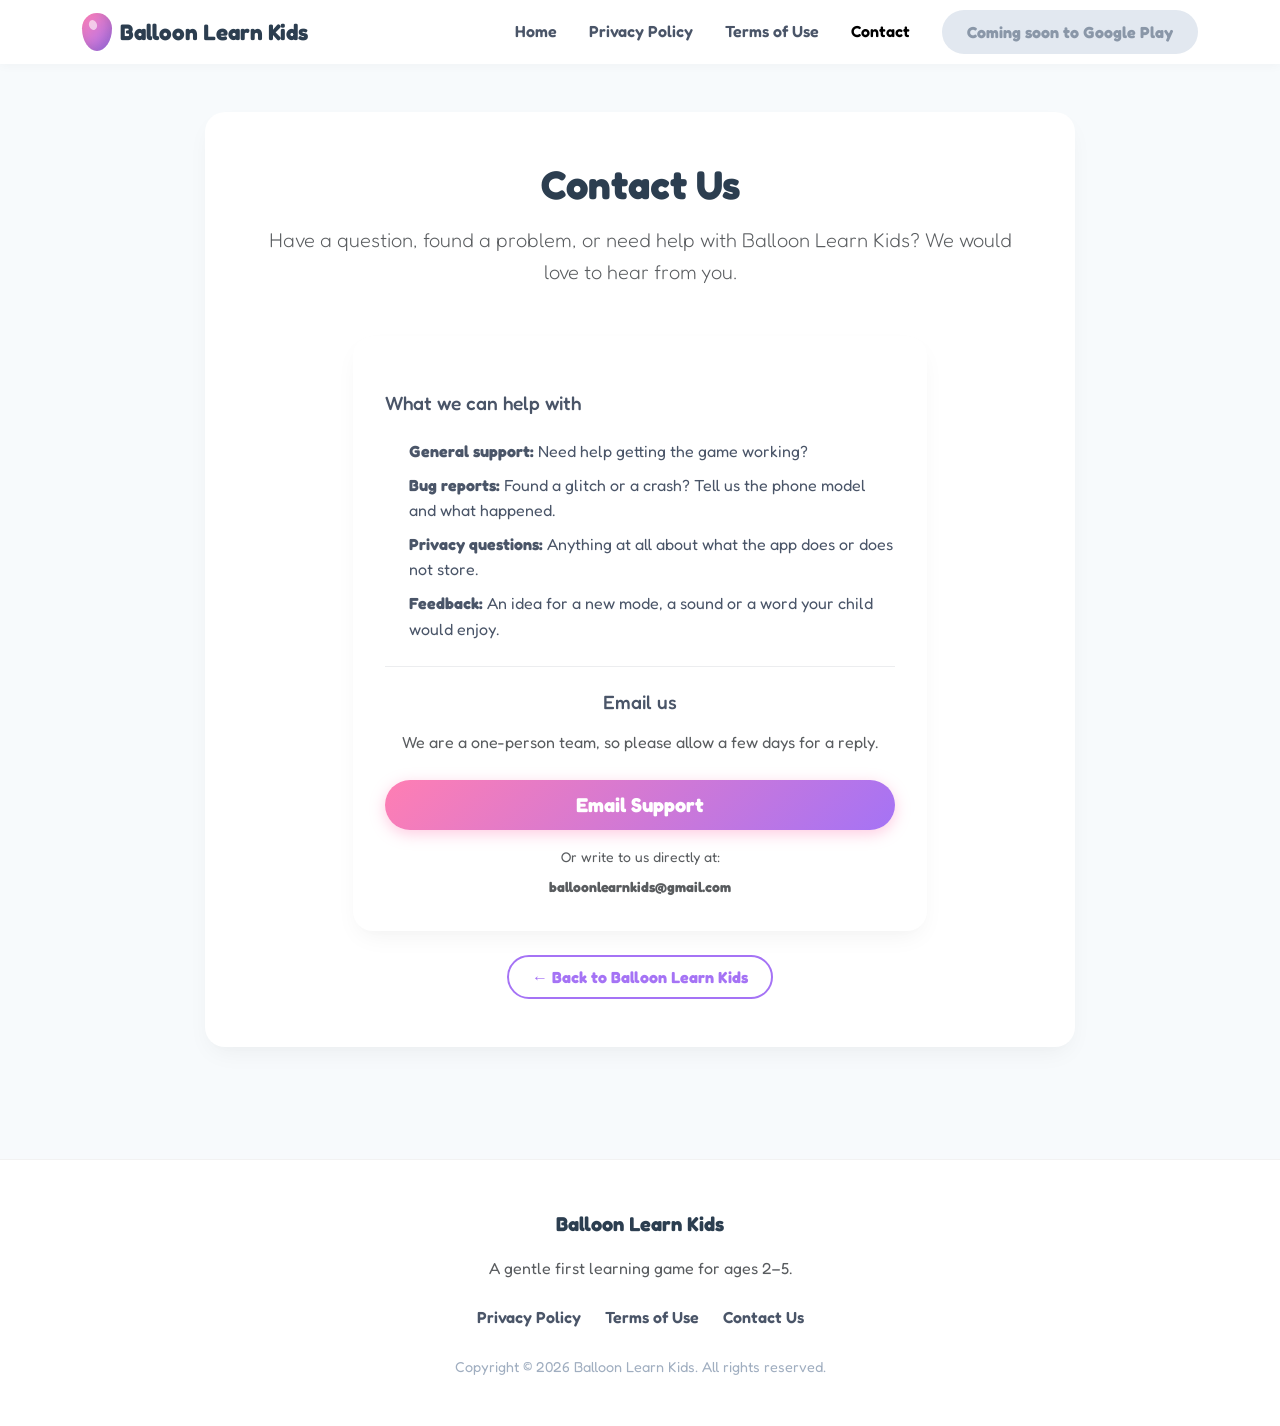
==== docs/contact.html @ ffc31d7b "Rename app to Balloon Learn Kids and rebuild the site on the new design - package com.meetpatel.bubb" ====
<!DOCTYPE html>
<html lang="en">
<head>
    <meta charset="UTF-8">
    <meta name="viewport" content="width=device-width, initial-scale=1.0">
    <title>Contact Us | Balloon Learn Kids</title>
    <meta name="description" content="Contact the Balloon Learn Kids team for support, bug reports, privacy questions or feedback.">
    <link href="https://cdn.jsdelivr.net/npm/bootstrap@5.3.0/dist/css/bootstrap.min.css" rel="stylesheet">
    <link rel="stylesheet" href="assets/css/style.css">
</head>
<body>

    <!-- Header -->
    <nav class="navbar navbar-expand-lg sticky-top">
        <div class="container">
            <a class="navbar-brand" href="index.html">
                <span class="logo-icon"></span>
                Balloon Learn Kids
            </a>
            <button class="navbar-toggler border-0" type="button" data-bs-toggle="collapse" data-bs-target="#navbarNav" aria-controls="navbarNav" aria-expanded="false" aria-label="Toggle navigation">
                <span class="navbar-toggler-icon"></span>
            </button>
            <div class="collapse navbar-collapse" id="navbarNav">
                <ul class="navbar-nav ms-auto mb-2 mb-lg-0 align-items-center gap-3">
                    <li class="nav-item"><a class="nav-link" href="index.html">Home</a></li>
                    <li class="nav-item"><a class="nav-link" href="privacy.html">Privacy Policy</a></li>
                    <li class="nav-item"><a class="nav-link" href="terms.html">Terms of Use</a></li>
                    <li class="nav-item"><a class="nav-link active" aria-current="page" href="contact.html">Contact</a></li>
                    <li class="nav-item ms-lg-2"><span class="btn btn-soon">Coming soon to Google Play</span></li>
                </ul>
            </div>
        </div>
    </nav>

    <main>
        <div class="container legal-container">
            <div class="legal-content text-center">

                <h1 class="mb-3">Contact Us</h1>
                <p class="lead text-muted mb-5">
                    Have a question, found a problem, or need help with Balloon Learn Kids?
                    We would love to hear from you.
                </p>

                <div class="row justify-content-center">
                    <div class="col-md-9">
                        <div class="card-custom" style="padding: 2rem;">

                            <h3 class="h5 mb-4 text-start">What we can help with</h3>

                            <div class="text-start mb-4">
                                <ul class="list-unstyled">
                                    <li class="mb-2"><strong>General support:</strong> Need help getting the game working?</li>
                                    <li class="mb-2"><strong>Bug reports:</strong> Found a glitch or a crash? Tell us the phone model and what happened.</li>
                                    <li class="mb-2"><strong>Privacy questions:</strong> Anything at all about what the app does or does not store.</li>
                                    <li class="mb-2"><strong>Feedback:</strong> An idea for a new mode, a sound or a word your child would enjoy.</li>
                                </ul>
                            </div>

                            <hr class="mb-4" style="opacity: 0.1;">

                            <h3 class="h5 mb-3">Email us</h3>
                            <p class="text-muted mb-4">
                                We are a one-person team, so please allow a few days for a reply.
                            </p>

                            <a href="mailto:balloonlearnkids@gmail.com" class="btn btn-primary-custom btn-lg w-100 mb-3">
                                Email Support
                            </a>
                            <p class="text-muted small mb-0">
                                Or write to us directly at:
                                <br>
                                <span class="placeholder-text fw-bold mt-2 d-inline-block">balloonlearnkids@gmail.com</span>
                            </p>

                        </div>
                    </div>
                </div>

                <a class="btn btn-secondary-custom mt-4" href="index.html">&larr; Back to Balloon Learn Kids</a>

            </div>
        </div>
    </main>

    <!-- Footer -->
    <footer class="footer">
        <div class="container text-center">
            <div class="footer-logo">Balloon Learn Kids</div>
            <p class="text-muted mb-4">A gentle first learning game for ages 2&ndash;5.</p>

            <div class="footer-links d-flex justify-content-center gap-4 mb-4 flex-wrap">
                <a href="privacy.html">Privacy Policy</a>
                <a href="terms.html">Terms of Use</a>
                <a href="contact.html">Contact Us</a>
            </div>

            <div class="footer-copyright">
                Copyright &copy; <span id="current-year"></span> Balloon Learn Kids. All rights reserved.
            </div>
        </div>
    </footer>

    <script src="https://cdn.jsdelivr.net/npm/bootstrap@5.3.0/dist/js/bootstrap.bundle.min.js"></script>
    <script src="assets/js/main.js"></script>
</body>
</html>
---- docs/assets/css/style.css ----
@import url('https://fonts.googleapis.com/css2?family=Fredoka:wght@400;500;600;700&display=swap');

:root {
  --pb-blue: #4FA5F0;
  --pb-pink: #FF7EB3;
  --pb-purple: #A573F5;
  --pb-green: #3BC46B;
  --pb-amber: #FFB443;
  --pb-dark: #2C3E50;
  --pb-text: #4A5568;
  --pb-bg: #F7FAFC;
  --pb-card: #FFFFFF;
  --pb-shadow: 0 10px 25px -5px rgba(0, 0, 0, 0.05), 0 8px 10px -6px rgba(0, 0, 0, 0.01);
  --pb-shadow-hover: 0 20px 25px -5px rgba(0, 0, 0, 0.1), 0 10px 10px -5px rgba(0, 0, 0, 0.04);
}

body {
  font-family: 'Fredoka', sans-serif;
  background-color: var(--pb-bg);
  color: var(--pb-text);
  line-height: 1.6;
}

h1, h2, h3, h4, h5, h6 {
  color: var(--pb-dark);
  font-weight: 800;
}

/* Navbar */
.navbar {
  background-color: rgba(255, 255, 255, 0.95);
  backdrop-filter: blur(10px);
  box-shadow: 0 2px 10px rgba(0,0,0,0.03);
}

.navbar-brand {
  font-weight: 800;
  font-size: 1.4rem;
  color: var(--pb-dark);
  display: flex;
  align-items: center;
  gap: 0.5rem;
}

.navbar-brand .logo-icon {
  width: 30px;
  height: 38px;
  background: linear-gradient(135deg, var(--pb-pink), var(--pb-purple));
  border-radius: 50% 50% 50% 50% / 40% 40% 60% 60%;
  display: inline-block;
  box-shadow: inset -4px -4px 10px rgba(0,0,0,0.12);
  position: relative;
  flex: none;
}

.navbar-brand .logo-icon::after {
  content: '';
  position: absolute;
  top: 18%;
  left: 22%;
  width: 8px;
  height: 10px;
  background: rgba(255,255,255,0.6);
  border-radius: 50%;
  transform: rotate(-20deg);
}

.nav-link {
  font-weight: 600;
  color: var(--pb-text);
  transition: color 0.3s ease;
}

.nav-link:hover, .nav-link.active {
  color: var(--pb-purple);
}

/* Buttons */
.btn-primary-custom {
  background: linear-gradient(135deg, var(--pb-pink), var(--pb-purple));
  color: white;
  border: none;
  border-radius: 30px;
  padding: 10px 25px;
  font-weight: 700;
  box-shadow: 0 4px 15px rgba(255, 126, 179, 0.4);
  transition: transform 0.2s ease, box-shadow 0.2s ease;
}

.btn-primary-custom:hover {
  transform: translateY(-2px);
  box-shadow: 0 6px 20px rgba(255, 126, 179, 0.6);
  color: white;
}

.btn-secondary-custom {
  background: white;
  color: var(--pb-purple);
  border: 2px solid var(--pb-purple);
  border-radius: 30px;
  padding: 8px 23px;
  font-weight: 700;
  transition: all 0.2s ease;
}

.btn-secondary-custom:hover {
  background: var(--pb-purple);
  color: white;
}

.btn-soon {
  background: #E2E8F0;
  color: #8A97A8;
  border: none;
  border-radius: 30px;
  padding: 10px 25px;
  font-weight: 700;
  cursor: default;
  pointer-events: none;
}

/* Cards & Layout */
.card-custom {
  background: var(--pb-card);
  border: none;
  border-radius: 20px;
  box-shadow: var(--pb-shadow);
  transition: transform 0.3s ease, box-shadow 0.3s ease;
  padding: 2rem;
  height: 100%;
}

.card-custom:hover {
  transform: translateY(-5px);
  box-shadow: var(--pb-shadow-hover);
}

.icon-wrapper {
  width: 60px;
  height: 60px;
  border-radius: 15px;
  display: flex;
  align-items: center;
  justify-content: center;
  font-size: 24px;
  margin-bottom: 1.5rem;
}

.icon-blue   { background: rgba(79, 165, 240, 0.1);  color: var(--pb-blue); }
.icon-pink   { background: rgba(255, 126, 179, 0.1); color: var(--pb-pink); }
.icon-purple { background: rgba(165, 115, 245, 0.1); color: var(--pb-purple); }
.icon-green  { background: rgba(59, 196, 107, 0.12); color: var(--pb-green); }
.icon-amber  { background: rgba(255, 180, 67, 0.14); color: #E39412; }

/* Hero Section */
.hero-section {
  padding: 6rem 0 4rem;
  position: relative;
  overflow: hidden;
}

.hero-shape-1 {
  position: absolute;
  top: -10%;
  right: -5%;
  width: 300px;
  height: 300px;
  background: linear-gradient(135deg, var(--pb-blue), var(--pb-purple));
  border-radius: 50%;
  opacity: 0.1;
  z-index: -1;
}

.hero-shape-2 {
  position: absolute;
  bottom: 10%;
  left: -5%;
  width: 200px;
  height: 200px;
  background: linear-gradient(135deg, var(--pb-pink), var(--pb-blue));
  border-radius: 50%;
  opacity: 0.1;
  z-index: -1;
}

/* Trust pills under the hero */
.pill-row {
  display: flex;
  flex-wrap: wrap;
  gap: 0.6rem;
  justify-content: center;
}

.pill {
  background: white;
  border-radius: 30px;
  padding: 7px 18px;
  font-weight: 600;
  font-size: 0.95rem;
  color: var(--pb-dark);
  box-shadow: var(--pb-shadow);
}

.pill span { margin-right: 6px; }

/* Learning mode chips */
.mode-tile {
  background: white;
  border-radius: 20px;
  box-shadow: var(--pb-shadow);
  padding: 1.75rem 1rem;
  text-align: center;
  height: 100%;
  transition: transform 0.25s ease, box-shadow 0.25s ease;
}

.mode-tile:hover {
  transform: translateY(-5px);
  box-shadow: var(--pb-shadow-hover);
}

.mode-glyph {
  width: 66px;
  height: 82px;
  margin: 0 auto 1rem;
  border-radius: 50% 50% 50% 50% / 40% 40% 60% 60%;
  display: flex;
  align-items: center;
  justify-content: center;
  color: white;
  font-size: 1.6rem;
  font-weight: 700;
  box-shadow: inset -6px -6px 14px rgba(0,0,0,0.12);
}

.mode-tile h3 { font-size: 1.05rem; margin-bottom: 0.25rem; }
.mode-tile p  { font-size: 0.9rem; margin-bottom: 0; color: #718096; }

/* Legal Pages */
.legal-container {
  max-width: 900px;
  margin: 0 auto;
  padding: 3rem 15px;
}

.legal-content {
  background: var(--pb-card);
  padding: 3rem;
  border-radius: 20px;
  box-shadow: var(--pb-shadow);
}

.legal-content h1 { margin-bottom: 0.5rem; }

.legal-content .last-updated {
  color: #718096;
  font-size: 0.9rem;
  margin-bottom: 2rem;
  display: block;
}

.legal-content h2 {
  font-size: 1.4rem;
  margin-top: 2rem;
  margin-bottom: 1rem;
  color: var(--pb-purple);
}

.legal-content h3 {
  font-size: 1.2rem;
  margin-top: 1.5rem;
  margin-bottom: 0.75rem;
}

.legal-content p, .legal-content li {
  color: var(--pb-text);
  margin-bottom: 1rem;
}

.legal-content ul {
  padding-left: 1.5rem;
  margin-bottom: 1.5rem;
}

.summary-box {
  background: #F0FBF4;
  border: 1px solid #BFE6CD;
  border-radius: 14px;
  padding: 1.1rem 1.4rem;
  margin-bottom: 2rem;
}

.summary-box p { margin-bottom: 0; }

/* Footer */
.footer {
  background-color: white;
  padding: 3rem 0;
  margin-top: 4rem;
  border-top: 1px solid rgba(0,0,0,0.05);
}

.footer-logo {
  font-size: 1.25rem;
  font-weight: 800;
  color: var(--pb-dark);
  margin-bottom: 1rem;
}

.footer-links a {
  color: var(--pb-text);
  text-decoration: none;
  transition: color 0.2s ease;
  font-weight: 600;
}

.footer-links a:hover { color: var(--pb-blue); }

.footer-copyright {
  color: #A0AEC0;
  font-size: 0.9rem;
}

/* Responsive adjustments */
@media (max-width: 768px) {
  .hero-section { padding: 4rem 0 3rem; text-align: center; }
  .legal-content { padding: 2rem 1.5rem; }
}

/* Balloon Animations */
.balloons-container {
  position: absolute;
  top: 0;
  left: 0;
  width: 100%;
  height: 100%;
  overflow: hidden;
  z-index: 0;
  pointer-events: none;
}

.balloon {
  position: absolute;
  bottom: -150px;
  width: 60px;
  height: 80px;
  background-color: var(--pb-pink);
  border-radius: 50% 50% 50% 50% / 40% 40% 60% 60%;
  box-shadow: inset -5px -5px 15px rgba(0,0,0,0.1);
  animation: floatUp 15s infinite ease-in;
  opacity: 0.6;
}

.balloon::after {
  content: '';
  position: absolute;
  bottom: -10px;
  left: 50%;
  transform: translateX(-50%);
  width: 4px;
  height: 12px;
  background-color: inherit;
  clip-path: polygon(50% 0%, 0% 100%, 100% 100%);
}

.balloon::before {
  content: '';
  position: absolute;
  bottom: -40px;
  left: 50%;
  width: 2px;
  height: 40px;
  background-color: rgba(0,0,0,0.1);
}

.balloon-1 { left: 10%; background-color: var(--pb-pink);   animation-duration: 12s; animation-delay: 0s; }
.balloon-2 { left: 30%; background-color: var(--pb-blue);   animation-duration: 15s; animation-delay: 2s; width: 80px; height: 100px; }
.balloon-3 { left: 50%; background-color: var(--pb-purple); animation-duration: 18s; animation-delay: 5s; width: 50px; height: 70px; }
.balloon-4 { left: 70%; background-color: var(--pb-amber);  animation-duration: 14s; animation-delay: 7s; }
.balloon-5 { left: 90%; background-color: var(--pb-green);  animation-duration: 16s; animation-delay: 1s; width: 70px; height: 90px; }

@keyframes floatUp {
  0%   { transform: translateY(0) rotate(-5deg); }
  50%  { transform: translateY(-50vh) rotate(5deg); }
  100% { transform: translateY(-120vh) rotate(-5deg); }
}

@media (prefers-reduced-motion: reduce) {
  .balloon { animation: none; display: none; }
  .card-custom:hover, .mode-tile:hover { transform: none; }
}
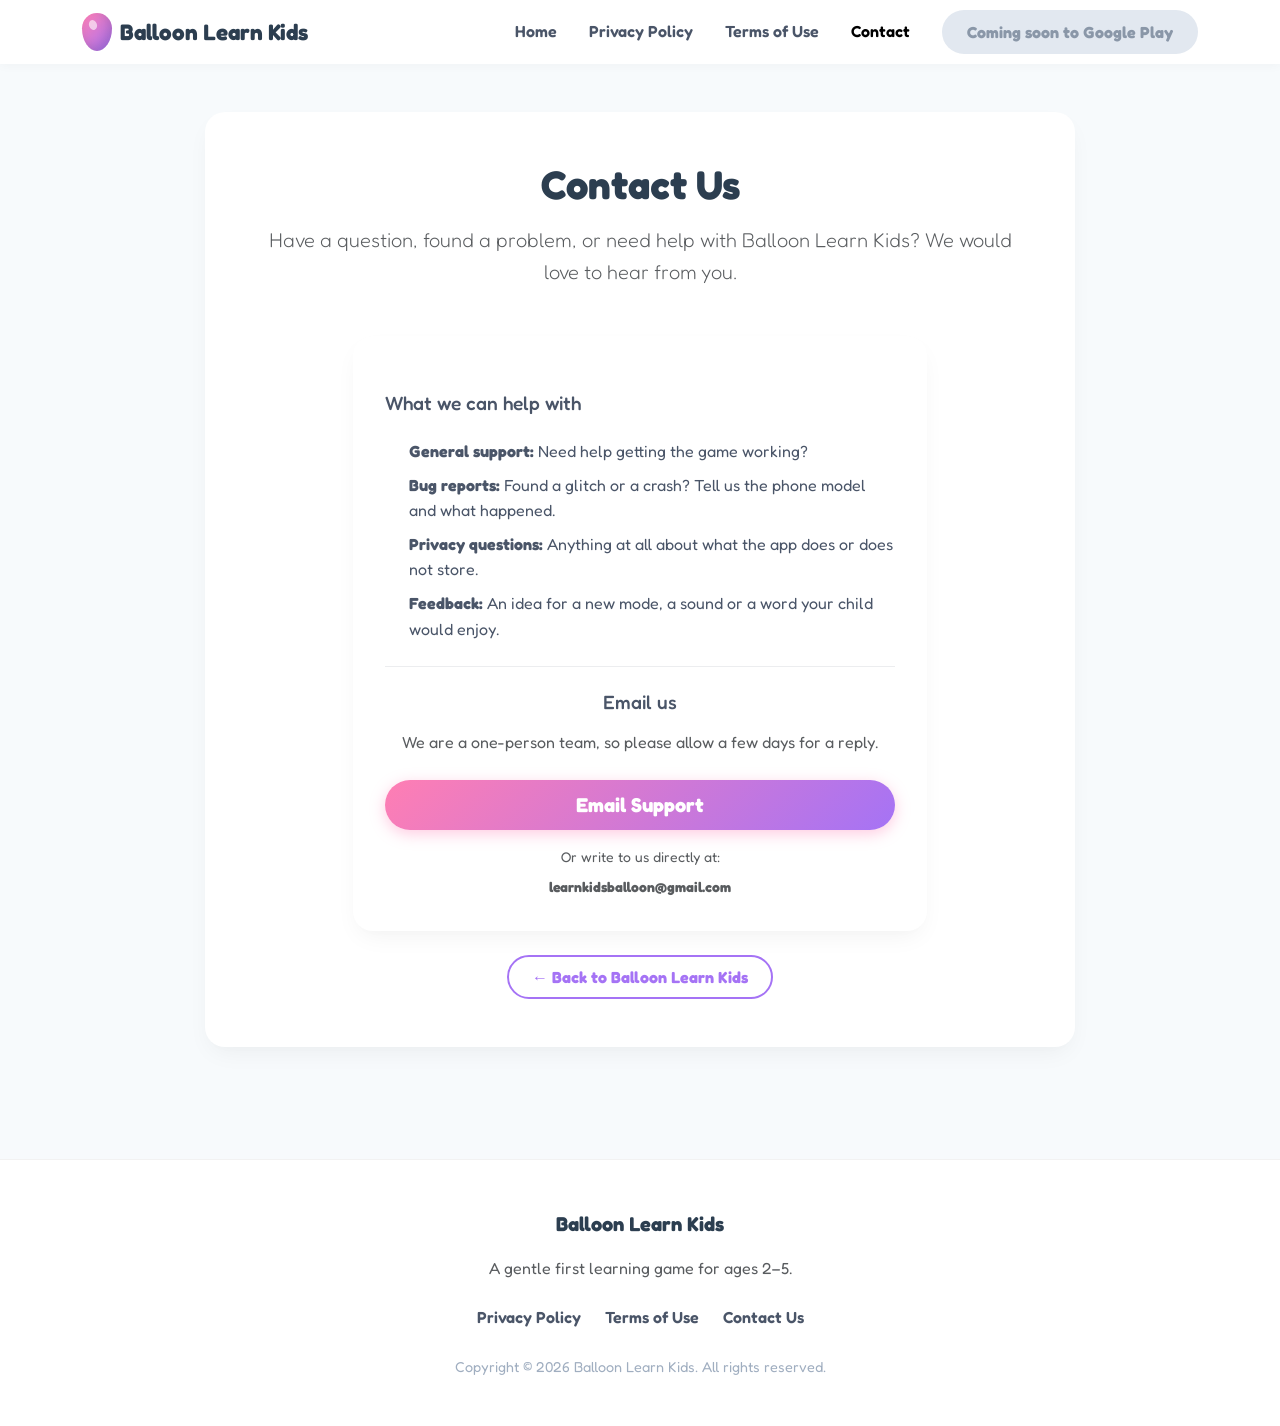
==== commit f695d611: "Use learnkidsballoon@gmail.com as the contact address everywhere" ====
--- a/docs/contact.html
+++ b/docs/contact.html
@@ -64,13 +64,13 @@
                                 We are a one-person team, so please allow a few days for a reply.
                             </p>
 
-                            <a href="mailto:balloonlearnkids@gmail.com" class="btn btn-primary-custom btn-lg w-100 mb-3">
+                            <a href="mailto:learnkidsballoon@gmail.com" class="btn btn-primary-custom btn-lg w-100 mb-3">
                                 Email Support
                             </a>
                             <p class="text-muted small mb-0">
                                 Or write to us directly at:
                                 <br>
-                                <span class="placeholder-text fw-bold mt-2 d-inline-block">balloonlearnkids@gmail.com</span>
+                                <span class="placeholder-text fw-bold mt-2 d-inline-block">learnkidsballoon@gmail.com</span>
                             </p>
 
                         </div>
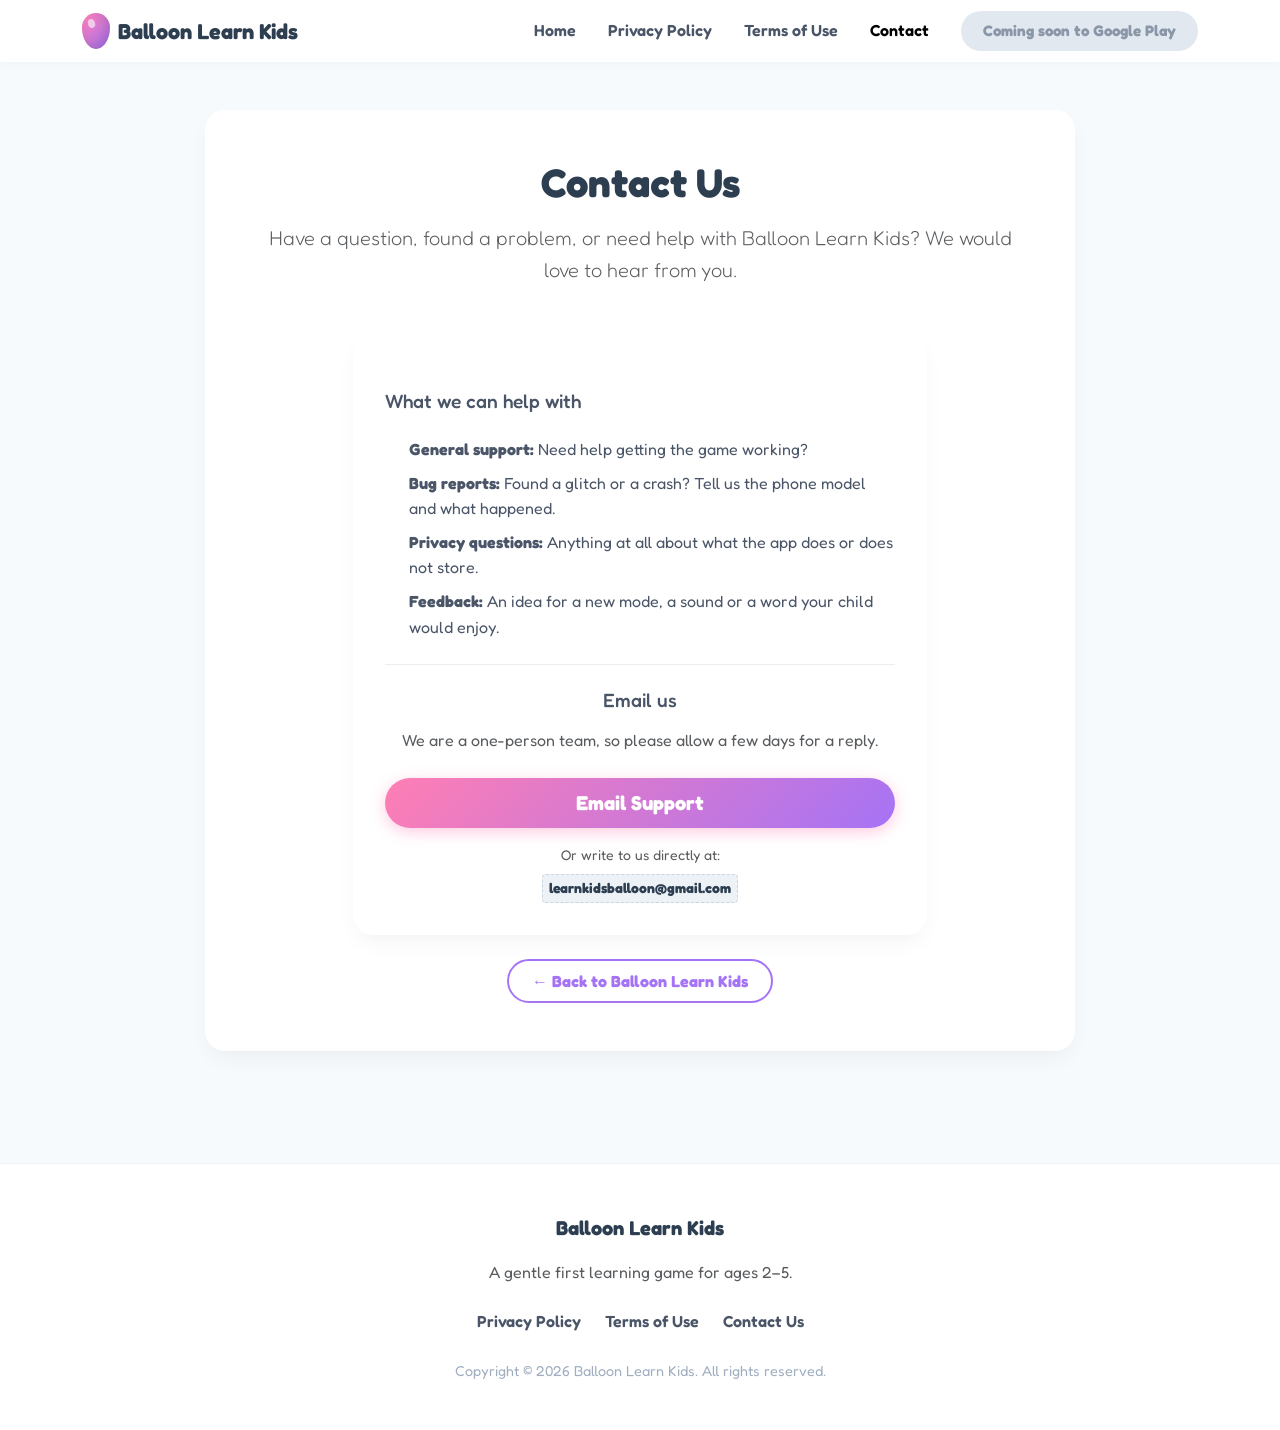
==== commit daff57a0: "Rebuild the site around a playable balloon field - tap balloons to pop them: burst particles, Web Au" ====
--- a/docs/contact.html
+++ b/docs/contact.html
@@ -9,6 +9,8 @@
     <link rel="stylesheet" href="assets/css/style.css">
 </head>
 <body>
+
+    <div id="scroll-progress"></div>
 
     <!-- Header -->
     <nav class="navbar navbar-expand-lg sticky-top">
@@ -100,6 +102,8 @@
             </div>
         </div>
     </footer>
+    <button id="to-top" aria-label="Back to top">&uarr;</button>
+
 
     <script src="https://cdn.jsdelivr.net/npm/bootstrap@5.3.0/dist/js/bootstrap.bundle.min.js"></script>
     <script src="assets/js/main.js"></script>
--- a/docs/assets/css/style.css
+++ b/docs/assets/css/style.css
@@ -1,391 +1,398 @@
 @import url('https://fonts.googleapis.com/css2?family=Fredoka:wght@400;500;600;700&display=swap');
 
 :root {
-  --pb-blue: #4FA5F0;
-  --pb-pink: #FF7EB3;
+  --pb-blue:   #4FA5F0;
+  --pb-pink:   #FF7EB3;
   --pb-purple: #A573F5;
-  --pb-green: #3BC46B;
-  --pb-amber: #FFB443;
-  --pb-dark: #2C3E50;
-  --pb-text: #4A5568;
-  --pb-bg: #F7FAFC;
-  --pb-card: #FFFFFF;
-  --pb-shadow: 0 10px 25px -5px rgba(0, 0, 0, 0.05), 0 8px 10px -6px rgba(0, 0, 0, 0.01);
-  --pb-shadow-hover: 0 20px 25px -5px rgba(0, 0, 0, 0.1), 0 10px 10px -5px rgba(0, 0, 0, 0.04);
-}
+  --pb-green:  #3BC46B;
+  --pb-amber:  #FFB443;
+  --pb-red:    #FF6B6B;
+  --pb-teal:   #2DD4BF;
+  --pb-dark:   #2C3E50;
+  --pb-text:   #4A5568;
+  --pb-muted:  #718096;
+  --pb-bg:     #F7FAFC;
+  --pb-card:   #FFFFFF;
+  --pb-shadow:       0 10px 25px -5px rgba(0,0,0,.05), 0 8px 10px -6px rgba(0,0,0,.01);
+  --pb-shadow-hover: 0 20px 25px -5px rgba(0,0,0,.10), 0 10px 10px -5px rgba(0,0,0,.04);
+}
+
+* { box-sizing: border-box; }
 
 body {
   font-family: 'Fredoka', sans-serif;
   background-color: var(--pb-bg);
   color: var(--pb-text);
   line-height: 1.6;
-}
-
-h1, h2, h3, h4, h5, h6 {
-  color: var(--pb-dark);
-  font-weight: 800;
-}
-
-/* Navbar */
+  overflow-x: hidden;
+}
+
+h1, h2, h3, h4, h5, h6 { color: var(--pb-dark); font-weight: 800; }
+
+section { position: relative; }
+
+/* ---------- Scroll progress bar ---------- */
+#scroll-progress {
+  position: fixed; top: 0; left: 0; height: 4px; width: 0;
+  background: linear-gradient(90deg, var(--pb-pink), var(--pb-purple), var(--pb-blue));
+  z-index: 2000; transition: width .1s linear;
+}
+
+/* ---------- Navbar ---------- */
 .navbar {
-  background-color: rgba(255, 255, 255, 0.95);
+  background-color: rgba(255,255,255,.95);
   backdrop-filter: blur(10px);
-  box-shadow: 0 2px 10px rgba(0,0,0,0.03);
+  box-shadow: 0 2px 10px rgba(0,0,0,.03);
 }
 
 .navbar-brand {
-  font-weight: 800;
-  font-size: 1.4rem;
-  color: var(--pb-dark);
-  display: flex;
-  align-items: center;
-  gap: 0.5rem;
+  font-weight: 800; font-size: 1.35rem; color: var(--pb-dark);
+  display: flex; align-items: center; gap: .5rem;
 }
 
 .navbar-brand .logo-icon {
-  width: 30px;
-  height: 38px;
+  width: 28px; height: 36px; flex: none; position: relative;
   background: linear-gradient(135deg, var(--pb-pink), var(--pb-purple));
   border-radius: 50% 50% 50% 50% / 40% 40% 60% 60%;
-  display: inline-block;
-  box-shadow: inset -4px -4px 10px rgba(0,0,0,0.12);
-  position: relative;
-  flex: none;
+  box-shadow: inset -4px -4px 10px rgba(0,0,0,.12);
+  animation: bob 3s ease-in-out infinite;
 }
 
 .navbar-brand .logo-icon::after {
-  content: '';
-  position: absolute;
-  top: 18%;
-  left: 22%;
-  width: 8px;
-  height: 10px;
-  background: rgba(255,255,255,0.6);
-  border-radius: 50%;
-  transform: rotate(-20deg);
-}
-
-.nav-link {
-  font-weight: 600;
-  color: var(--pb-text);
-  transition: color 0.3s ease;
-}
-
-.nav-link:hover, .nav-link.active {
-  color: var(--pb-purple);
-}
-
-/* Buttons */
+  content: ''; position: absolute; top: 18%; left: 22%;
+  width: 7px; height: 9px; background: rgba(255,255,255,.6);
+  border-radius: 50%; transform: rotate(-20deg);
+}
+
+@keyframes bob { 0%,100% { transform: translateY(0) } 50% { transform: translateY(-4px) } }
+
+.nav-link { font-weight: 600; color: var(--pb-text); transition: color .3s ease; }
+.nav-link:hover, .nav-link.active { color: var(--pb-purple); }
+
+/* ---------- Buttons ---------- */
 .btn-primary-custom {
   background: linear-gradient(135deg, var(--pb-pink), var(--pb-purple));
-  color: white;
-  border: none;
-  border-radius: 30px;
-  padding: 10px 25px;
-  font-weight: 700;
-  box-shadow: 0 4px 15px rgba(255, 126, 179, 0.4);
-  transition: transform 0.2s ease, box-shadow 0.2s ease;
-}
-
+  color: #fff; border: none; border-radius: 30px; padding: 10px 25px;
+  font-weight: 700; box-shadow: 0 4px 15px rgba(255,126,179,.4);
+  transition: transform .2s ease, box-shadow .2s ease;
+}
 .btn-primary-custom:hover {
-  transform: translateY(-2px);
-  box-shadow: 0 6px 20px rgba(255, 126, 179, 0.6);
-  color: white;
+  transform: translateY(-2px); color: #fff;
+  box-shadow: 0 6px 20px rgba(255,126,179,.6);
 }
 
 .btn-secondary-custom {
-  background: white;
+  background: #fff; color: var(--pb-purple); border: 2px solid var(--pb-purple);
+  border-radius: 30px; padding: 8px 23px; font-weight: 700; transition: all .2s ease;
+}
+.btn-secondary-custom:hover { background: var(--pb-purple); color: #fff; }
+
+.btn-soon {
+  background: #E2E8F0; color: #8A97A8; border: none; border-radius: 30px;
+  padding: 9px 22px; font-weight: 700; cursor: default; pointer-events: none;
+  font-size: .95rem;
+}
+
+/* ---------- Hero ---------- */
+.hero-section {
+  padding: 4.5rem 0 3rem;
+  background: linear-gradient(180deg, #EAF6FD 0%, #F7FAFC 100%);
+  overflow: hidden;
+}
+
+.hero-shape-1, .hero-shape-2 { position: absolute; border-radius: 50%; opacity: .1; z-index: 0; }
+.hero-shape-1 { top: -10%; right: -5%; width: 300px; height: 300px; background: linear-gradient(135deg, var(--pb-blue), var(--pb-purple)); }
+.hero-shape-2 { bottom: 5%; left: -5%; width: 200px; height: 200px; background: linear-gradient(135deg, var(--pb-pink), var(--pb-blue)); }
+
+.hero-section .container { position: relative; z-index: 3; }
+
+.hero-title { font-size: clamp(2rem, 5.5vw, 3.4rem); line-height: 1.15; }
+
+.hero-title .rainbow span {
+  display: inline-block;
+  animation: wiggle 3s ease-in-out infinite;
+}
+.hero-title .rainbow span:nth-child(1) { color: var(--pb-red);    animation-delay: 0s }
+.hero-title .rainbow span:nth-child(2) { color: var(--pb-amber);  animation-delay: .1s }
+.hero-title .rainbow span:nth-child(3) { color: var(--pb-green);  animation-delay: .2s }
+.hero-title .rainbow span:nth-child(4) { color: var(--pb-teal);   animation-delay: .3s }
+.hero-title .rainbow span:nth-child(5) { color: var(--pb-blue);   animation-delay: .4s }
+.hero-title .rainbow span:nth-child(6) { color: var(--pb-purple); animation-delay: .5s }
+.hero-title .rainbow span:nth-child(7) { color: var(--pb-pink);   animation-delay: .6s }
+
+@keyframes wiggle { 0%,100% { transform: translateY(0) rotate(0) } 50% { transform: translateY(-6px) rotate(-3deg) } }
+
+/* ---------- Trust pills ---------- */
+.pill-row { display: flex; flex-wrap: wrap; gap: .6rem; justify-content: center; }
+
+.pill {
+  background: #fff; border-radius: 30px; padding: 7px 18px;
+  font-weight: 600; font-size: .95rem; color: var(--pb-dark);
+  box-shadow: var(--pb-shadow);
+}
+.pill span { margin-right: 6px; }
+
+/* ---------- Interactive balloon playground ---------- */
+.playground {
+  position: relative;
+  height: 420px;
+  margin-top: 2rem;
+  border-radius: 28px;
+  background: linear-gradient(180deg, #BFE6FA 0%, #E8F6FF 55%, #F3FBE9 100%);
+  box-shadow: inset 0 -30px 60px -30px rgba(60,130,80,.25), var(--pb-shadow);
+  overflow: hidden;
+  cursor: pointer;
+  touch-action: manipulation;
+}
+
+.playground .sun {
+  position: absolute; top: 22px; right: 30px; width: 62px; height: 62px;
+  border-radius: 50%; background: radial-gradient(circle at 35% 35%, #FFF3B0, #FFD24A);
+  box-shadow: 0 0 40px rgba(255,210,74,.75);
+  animation: bob 6s ease-in-out infinite;
+}
+
+.playground .cloud {
+  position: absolute; background: rgba(255,255,255,.85); border-radius: 50px;
+  filter: blur(.3px);
+}
+.playground .cloud::before, .playground .cloud::after {
+  content: ''; position: absolute; background: inherit; border-radius: 50%;
+}
+.cloud-a { width: 110px; height: 34px; top: 46px; left: -130px; animation: drift 38s linear infinite }
+.cloud-a::before { width: 46px; height: 46px; top: -20px; left: 18px }
+.cloud-a::after  { width: 34px; height: 34px; top: -13px; left: 58px }
+.cloud-b { width: 80px; height: 26px; top: 120px; left: -110px; animation: drift 52s linear infinite; animation-delay: 8s }
+.cloud-b::before { width: 34px; height: 34px; top: -15px; left: 14px }
+.cloud-b::after  { width: 26px; height: 26px; top: -10px; left: 44px }
+
+@keyframes drift { from { transform: translateX(0) } to { transform: translateX(calc(100vw + 300px)) } }
+
+.playground .hill {
+  position: absolute; bottom: -40px; border-radius: 50%;
+  background: #8FD98F; opacity: .85;
+}
+.hill-1 { width: 320px; height: 140px; left: -60px }
+.hill-2 { width: 380px; height: 120px; right: -70px; background: #7CCF7C }
+
+/* a single balloon */
+.pop-balloon {
+  position: absolute;
+  bottom: -140px;
+  width: 62px; height: 78px;
+  border-radius: 50% 50% 50% 50% / 42% 42% 58% 58%;
+  box-shadow: inset -7px -8px 16px rgba(0,0,0,.16);
+  display: flex; align-items: center; justify-content: center;
+  color: #fff; font-weight: 700; font-size: 1.5rem;
+  text-shadow: 0 2px 4px rgba(0,0,0,.18);
+  will-change: transform;
+  z-index: 2;
+  user-select: none;
+  -webkit-tap-highlight-color: transparent;
+}
+
+.pop-balloon::before { /* gloss */
+  content: ''; position: absolute; top: 14%; left: 20%;
+  width: 14px; height: 18px; border-radius: 50%;
+  background: rgba(255,255,255,.55); transform: rotate(-20deg);
+}
+
+.pop-balloon::after { /* knot + string */
+  content: ''; position: absolute; bottom: -30px; left: 50%;
+  width: 2px; height: 30px; margin-left: -1px;
+  background: rgba(0,0,0,.15);
+}
+
+.pop-balloon.shape-square   { border-radius: 14px }
+.pop-balloon.shape-triangle { border-radius: 8px; clip-path: polygon(50% 4%, 96% 92%, 4% 92%) }
+
+.pop-balloon.popped { animation: popOut .28s ease-out forwards }
+
+@keyframes popOut {
+  0%   { transform: scale(1);   opacity: 1 }
+  40%  { transform: scale(1.35); opacity: .85 }
+  100% { transform: scale(.2);  opacity: 0 }
+}
+
+.particle {
+  position: absolute; width: 9px; height: 9px; border-radius: 50%;
+  pointer-events: none; z-index: 5;
+}
+
+/* playground chrome */
+.pg-toolbar {
+  position: absolute; top: 14px; left: 14px; right: 14px;
+  display: flex; align-items: center; gap: .5rem; flex-wrap: wrap;
+  z-index: 6;
+}
+
+.mode-chip {
+  background: rgba(255,255,255,.9); border: 2px solid transparent;
+  border-radius: 30px; padding: 5px 14px; font-weight: 700; font-size: .85rem;
+  color: var(--pb-dark); cursor: pointer; transition: all .2s ease;
+  box-shadow: 0 2px 8px rgba(0,0,0,.08);
+}
+.mode-chip:hover { transform: translateY(-2px) }
+.mode-chip.active { background: var(--pb-purple); color: #fff; border-color: #fff }
+
+.pg-counter {
+  margin-left: auto; background: rgba(255,255,255,.9); border-radius: 30px;
+  padding: 5px 14px; font-weight: 700; font-size: .85rem; color: var(--pb-dark);
+  box-shadow: 0 2px 8px rgba(0,0,0,.08); white-space: nowrap;
+}
+
+.pg-sound {
+  background: rgba(255,255,255,.9); border: none; border-radius: 50%;
+  width: 34px; height: 34px; font-size: 1rem; line-height: 1; cursor: pointer;
+  box-shadow: 0 2px 8px rgba(0,0,0,.08);
+}
+
+.pg-hint {
+  position: absolute; bottom: 14px; left: 0; right: 0; text-align: center;
+  font-weight: 600; font-size: .9rem; color: #2C3E50; opacity: .55; z-index: 4;
+  pointer-events: none;
+}
+
+/* ---------- Stats strip ---------- */
+.stat-tile { text-align: center; padding: 1rem .5rem; }
+.stat-num {
+  font-size: clamp(1.6rem, 4vw, 2.4rem); font-weight: 800; line-height: 1;
   color: var(--pb-purple);
-  border: 2px solid var(--pb-purple);
-  border-radius: 30px;
-  padding: 8px 23px;
-  font-weight: 700;
-  transition: all 0.2s ease;
-}
-
-.btn-secondary-custom:hover {
-  background: var(--pb-purple);
-  color: white;
-}
-
-.btn-soon {
-  background: #E2E8F0;
-  color: #8A97A8;
-  border: none;
-  border-radius: 30px;
-  padding: 10px 25px;
-  font-weight: 700;
-  cursor: default;
-  pointer-events: none;
-}
-
-/* Cards & Layout */
+}
+.stat-label { font-size: .85rem; color: var(--pb-muted); font-weight: 600; }
+
+/* ---------- Cards ---------- */
 .card-custom {
-  background: var(--pb-card);
-  border: none;
-  border-radius: 20px;
-  box-shadow: var(--pb-shadow);
-  transition: transform 0.3s ease, box-shadow 0.3s ease;
-  padding: 2rem;
-  height: 100%;
-}
-
-.card-custom:hover {
-  transform: translateY(-5px);
-  box-shadow: var(--pb-shadow-hover);
-}
+  background: var(--pb-card); border: none; border-radius: 20px;
+  box-shadow: var(--pb-shadow); padding: 2rem; height: 100%;
+  transition: transform .3s ease, box-shadow .3s ease;
+}
+.card-custom:hover { transform: translateY(-5px); box-shadow: var(--pb-shadow-hover); }
 
 .icon-wrapper {
-  width: 60px;
-  height: 60px;
-  border-radius: 15px;
-  display: flex;
-  align-items: center;
-  justify-content: center;
-  font-size: 24px;
-  margin-bottom: 1.5rem;
-}
-
-.icon-blue   { background: rgba(79, 165, 240, 0.1);  color: var(--pb-blue); }
-.icon-pink   { background: rgba(255, 126, 179, 0.1); color: var(--pb-pink); }
-.icon-purple { background: rgba(165, 115, 245, 0.1); color: var(--pb-purple); }
-.icon-green  { background: rgba(59, 196, 107, 0.12); color: var(--pb-green); }
-.icon-amber  { background: rgba(255, 180, 67, 0.14); color: #E39412; }
-
-/* Hero Section */
-.hero-section {
-  padding: 6rem 0 4rem;
-  position: relative;
-  overflow: hidden;
-}
-
-.hero-shape-1 {
-  position: absolute;
-  top: -10%;
-  right: -5%;
-  width: 300px;
-  height: 300px;
-  background: linear-gradient(135deg, var(--pb-blue), var(--pb-purple));
-  border-radius: 50%;
-  opacity: 0.1;
-  z-index: -1;
-}
-
-.hero-shape-2 {
-  position: absolute;
-  bottom: 10%;
-  left: -5%;
-  width: 200px;
-  height: 200px;
-  background: linear-gradient(135deg, var(--pb-pink), var(--pb-blue));
-  border-radius: 50%;
-  opacity: 0.1;
-  z-index: -1;
-}
-
-/* Trust pills under the hero */
-.pill-row {
-  display: flex;
-  flex-wrap: wrap;
-  gap: 0.6rem;
-  justify-content: center;
-}
-
-.pill {
-  background: white;
-  border-radius: 30px;
-  padding: 7px 18px;
-  font-weight: 600;
-  font-size: 0.95rem;
-  color: var(--pb-dark);
-  box-shadow: var(--pb-shadow);
-}
-
-.pill span { margin-right: 6px; }
-
-/* Learning mode chips */
+  width: 60px; height: 60px; border-radius: 15px;
+  display: flex; align-items: center; justify-content: center;
+  font-size: 24px; margin-bottom: 1.5rem;
+}
+.icon-blue   { background: rgba(79,165,240,.10);  color: var(--pb-blue) }
+.icon-pink   { background: rgba(255,126,179,.10); color: var(--pb-pink) }
+.icon-purple { background: rgba(165,115,245,.10); color: var(--pb-purple) }
+.icon-green  { background: rgba(59,196,107,.12);  color: var(--pb-green) }
+.icon-amber  { background: rgba(255,180,67,.14);  color: #E39412 }
+.icon-red    { background: rgba(255,107,107,.12); color: var(--pb-red) }
+
+/* ---------- Mode tiles ---------- */
 .mode-tile {
-  background: white;
-  border-radius: 20px;
-  box-shadow: var(--pb-shadow);
-  padding: 1.75rem 1rem;
-  text-align: center;
-  height: 100%;
-  transition: transform 0.25s ease, box-shadow 0.25s ease;
-}
-
-.mode-tile:hover {
-  transform: translateY(-5px);
-  box-shadow: var(--pb-shadow-hover);
-}
+  background: #fff; border-radius: 20px; box-shadow: var(--pb-shadow);
+  padding: 1.75rem 1rem; text-align: center; height: 100%;
+  transition: transform .25s ease, box-shadow .25s ease;
+}
+.mode-tile:hover { transform: translateY(-5px); box-shadow: var(--pb-shadow-hover); }
 
 .mode-glyph {
-  width: 66px;
-  height: 82px;
-  margin: 0 auto 1rem;
+  width: 64px; height: 80px; margin: 0 auto 1rem;
   border-radius: 50% 50% 50% 50% / 40% 40% 60% 60%;
-  display: flex;
-  align-items: center;
-  justify-content: center;
-  color: white;
-  font-size: 1.6rem;
-  font-weight: 700;
-  box-shadow: inset -6px -6px 14px rgba(0,0,0,0.12);
-}
-
-.mode-tile h3 { font-size: 1.05rem; margin-bottom: 0.25rem; }
-.mode-tile p  { font-size: 0.9rem; margin-bottom: 0; color: #718096; }
-
-/* Legal Pages */
-.legal-container {
-  max-width: 900px;
-  margin: 0 auto;
-  padding: 3rem 15px;
-}
-
-.legal-content {
-  background: var(--pb-card);
-  padding: 3rem;
-  border-radius: 20px;
-  box-shadow: var(--pb-shadow);
-}
-
-.legal-content h1 { margin-bottom: 0.5rem; }
-
-.legal-content .last-updated {
-  color: #718096;
-  font-size: 0.9rem;
-  margin-bottom: 2rem;
-  display: block;
-}
-
-.legal-content h2 {
-  font-size: 1.4rem;
-  margin-top: 2rem;
-  margin-bottom: 1rem;
-  color: var(--pb-purple);
-}
-
-.legal-content h3 {
-  font-size: 1.2rem;
-  margin-top: 1.5rem;
-  margin-bottom: 0.75rem;
-}
-
-.legal-content p, .legal-content li {
-  color: var(--pb-text);
-  margin-bottom: 1rem;
-}
-
-.legal-content ul {
-  padding-left: 1.5rem;
-  margin-bottom: 1.5rem;
-}
+  display: flex; align-items: center; justify-content: center;
+  color: #fff; font-size: 1.6rem; font-weight: 700;
+  box-shadow: inset -6px -6px 14px rgba(0,0,0,.12);
+}
+.mode-tile h3 { font-size: 1.05rem; margin-bottom: .25rem }
+.mode-tile p  { font-size: .9rem; margin-bottom: 0; color: var(--pb-muted) }
+
+/* ---------- Phone mockup ---------- */
+.phone {
+  width: 300px; max-width: 100%; margin: 0 auto;
+  background: #1F2937; border-radius: 34px; padding: 10px;
+  box-shadow: 0 30px 60px -20px rgba(0,0,0,.35);
+}
+.phone-screen {
+  position: relative; height: 190px; border-radius: 26px; overflow: hidden;
+  background: linear-gradient(180deg, #BFE6FA, #EAF7E4);
+}
+.phone-target {
+  position: absolute; top: 12px; left: 50%; transform: translateX(-50%);
+  background: rgba(255,255,255,.94); border: 3px solid var(--pb-blue);
+  border-radius: 20px; padding: 4px 18px; font-weight: 700; color: var(--pb-dark);
+  z-index: 3; font-size: .95rem; white-space: nowrap;
+}
+.mini-balloon {
+  position: absolute; bottom: -70px; width: 34px; height: 44px;
+  border-radius: 50% 50% 50% 50% / 42% 42% 58% 58%;
+  display: flex; align-items: center; justify-content: center;
+  color: #fff; font-weight: 700; font-size: .85rem;
+  box-shadow: inset -4px -5px 10px rgba(0,0,0,.16);
+  animation: miniRise 7s linear infinite;
+}
+.mini-balloon:nth-child(2) { left: 18%; background: var(--pb-pink);   animation-delay: 0s }
+.mini-balloon:nth-child(3) { left: 44%; background: var(--pb-blue);   animation-delay: 1.6s }
+.mini-balloon:nth-child(4) { left: 70%; background: var(--pb-amber);  animation-delay: 3.2s }
+.mini-balloon:nth-child(5) { left: 30%; background: var(--pb-green);  animation-delay: 4.8s }
+
+@keyframes miniRise {
+  0%   { transform: translateY(0) rotate(-4deg); opacity: 0 }
+  10%  { opacity: 1 }
+  90%  { opacity: 1 }
+  100% { transform: translateY(-270px) rotate(4deg); opacity: 0 }
+}
+
+/* ---------- FAQ ---------- */
+.accordion-item { border: none; border-radius: 16px !important; margin-bottom: .75rem; box-shadow: var(--pb-shadow); overflow: hidden }
+.accordion-button { font-weight: 700; color: var(--pb-dark); background: #fff }
+.accordion-button:not(.collapsed) { background: #F4EEFF; color: var(--pb-purple); box-shadow: none }
+.accordion-button:focus { box-shadow: none; border-color: transparent }
+
+/* ---------- Legal pages ---------- */
+.legal-container { max-width: 900px; margin: 0 auto; padding: 3rem 15px; }
+.legal-content { background: var(--pb-card); padding: 3rem; border-radius: 20px; box-shadow: var(--pb-shadow); }
+.legal-content h1 { margin-bottom: .5rem }
+.legal-content .last-updated { color: var(--pb-muted); font-size: .9rem; margin-bottom: 2rem; display: block }
+.legal-content h2 { font-size: 1.4rem; margin-top: 2rem; margin-bottom: 1rem; color: var(--pb-purple) }
+.legal-content h3 { font-size: 1.2rem; margin-top: 1.5rem; margin-bottom: .75rem }
+.legal-content p, .legal-content li { color: var(--pb-text); margin-bottom: 1rem }
+.legal-content ul { padding-left: 1.5rem; margin-bottom: 1.5rem }
 
 .summary-box {
-  background: #F0FBF4;
-  border: 1px solid #BFE6CD;
-  border-radius: 14px;
-  padding: 1.1rem 1.4rem;
-  margin-bottom: 2rem;
-}
-
-.summary-box p { margin-bottom: 0; }
-
-/* Footer */
-.footer {
-  background-color: white;
-  padding: 3rem 0;
-  margin-top: 4rem;
-  border-top: 1px solid rgba(0,0,0,0.05);
-}
-
-.footer-logo {
-  font-size: 1.25rem;
-  font-weight: 800;
-  color: var(--pb-dark);
-  margin-bottom: 1rem;
-}
-
-.footer-links a {
-  color: var(--pb-text);
-  text-decoration: none;
-  transition: color 0.2s ease;
-  font-weight: 600;
-}
-
-.footer-links a:hover { color: var(--pb-blue); }
-
-.footer-copyright {
-  color: #A0AEC0;
-  font-size: 0.9rem;
-}
-
-/* Responsive adjustments */
+  background: #F0FBF4; border: 1px solid #BFE6CD; border-radius: 14px;
+  padding: 1.1rem 1.4rem; margin-bottom: 2rem;
+}
+.summary-box p { margin-bottom: 0 }
+
+.placeholder-text {
+  background: #EDF2F7; padding: 2px 6px; border-radius: 4px;
+  color: var(--pb-dark); font-weight: 600; border: 1px dashed #CBD5E0;
+}
+
+/* ---------- Footer ---------- */
+.footer { background: #fff; padding: 3rem 0; margin-top: 4rem; border-top: 1px solid rgba(0,0,0,.05) }
+.footer-logo { font-size: 1.25rem; font-weight: 800; color: var(--pb-dark); margin-bottom: 1rem }
+.footer-links a { color: var(--pb-text); text-decoration: none; transition: color .2s ease; font-weight: 600 }
+.footer-links a:hover { color: var(--pb-blue) }
+.footer-copyright { color: #A0AEC0; font-size: .9rem }
+
+/* ---------- Back to top ---------- */
+#to-top {
+  position: fixed; right: 20px; bottom: 20px; width: 46px; height: 46px;
+  border-radius: 50%; border: none; z-index: 1500;
+  background: linear-gradient(135deg, var(--pb-pink), var(--pb-purple));
+  color: #fff; font-size: 1.2rem; box-shadow: 0 6px 18px rgba(165,115,245,.45);
+  opacity: 0; pointer-events: none; transition: opacity .25s ease, transform .25s ease;
+}
+#to-top.show { opacity: 1; pointer-events: auto }
+#to-top:hover { transform: translateY(-3px) }
+
+/* ---------- Scroll reveal ---------- */
+.reveal { opacity: 0; transform: translateY(24px); transition: opacity .6s ease, transform .6s ease }
+.reveal.in { opacity: 1; transform: none }
+
+/* ---------- Responsive ---------- */
 @media (max-width: 768px) {
-  .hero-section { padding: 4rem 0 3rem; text-align: center; }
-  .legal-content { padding: 2rem 1.5rem; }
-}
-
-/* Balloon Animations */
-.balloons-container {
-  position: absolute;
-  top: 0;
-  left: 0;
-  width: 100%;
-  height: 100%;
-  overflow: hidden;
-  z-index: 0;
-  pointer-events: none;
-}
-
-.balloon {
-  position: absolute;
-  bottom: -150px;
-  width: 60px;
-  height: 80px;
-  background-color: var(--pb-pink);
-  border-radius: 50% 50% 50% 50% / 40% 40% 60% 60%;
-  box-shadow: inset -5px -5px 15px rgba(0,0,0,0.1);
-  animation: floatUp 15s infinite ease-in;
-  opacity: 0.6;
-}
-
-.balloon::after {
-  content: '';
-  position: absolute;
-  bottom: -10px;
-  left: 50%;
-  transform: translateX(-50%);
-  width: 4px;
-  height: 12px;
-  background-color: inherit;
-  clip-path: polygon(50% 0%, 0% 100%, 100% 100%);
-}
-
-.balloon::before {
-  content: '';
-  position: absolute;
-  bottom: -40px;
-  left: 50%;
-  width: 2px;
-  height: 40px;
-  background-color: rgba(0,0,0,0.1);
-}
-
-.balloon-1 { left: 10%; background-color: var(--pb-pink);   animation-duration: 12s; animation-delay: 0s; }
-.balloon-2 { left: 30%; background-color: var(--pb-blue);   animation-duration: 15s; animation-delay: 2s; width: 80px; height: 100px; }
-.balloon-3 { left: 50%; background-color: var(--pb-purple); animation-duration: 18s; animation-delay: 5s; width: 50px; height: 70px; }
-.balloon-4 { left: 70%; background-color: var(--pb-amber);  animation-duration: 14s; animation-delay: 7s; }
-.balloon-5 { left: 90%; background-color: var(--pb-green);  animation-duration: 16s; animation-delay: 1s; width: 70px; height: 90px; }
-
-@keyframes floatUp {
-  0%   { transform: translateY(0) rotate(-5deg); }
-  50%  { transform: translateY(-50vh) rotate(5deg); }
-  100% { transform: translateY(-120vh) rotate(-5deg); }
+  .hero-section { padding: 3rem 0 2rem; text-align: center }
+  .playground { height: 340px }
+  .legal-content { padding: 2rem 1.5rem }
+  .pg-counter { font-size: .78rem }
 }
 
 @media (prefers-reduced-motion: reduce) {
-  .balloon { animation: none; display: none; }
-  .card-custom:hover, .mode-tile:hover { transform: none; }
-}
+  *, *::before, *::after { animation-duration: .001ms !important; animation-iteration-count: 1 !important; transition-duration: .001ms !important }
+  .reveal { opacity: 1; transform: none }
+}
